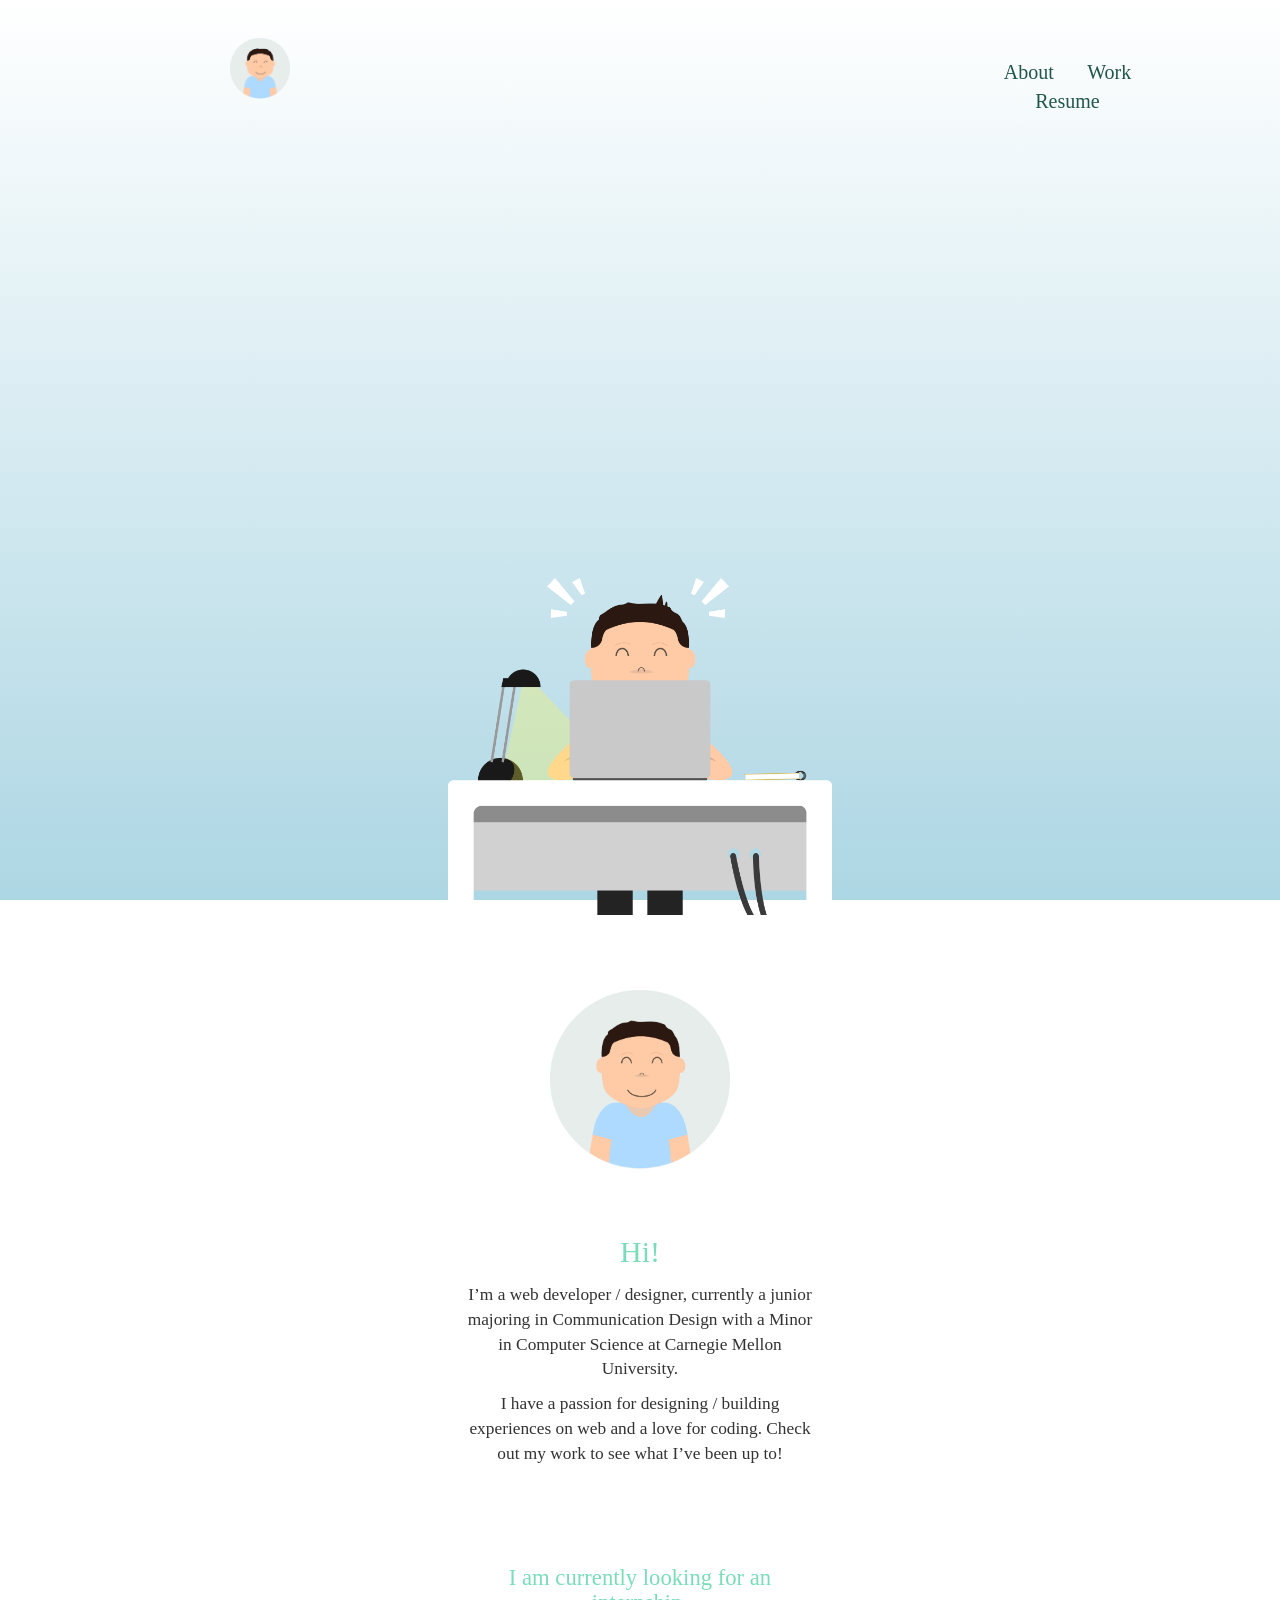
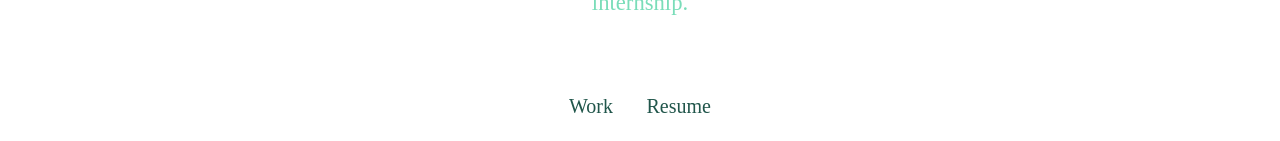
==== index.html @ ecdcfbfa "revision" ====
<!doctype html>
<html class="no-js" lang="">
    <head>
        <meta charset="utf-8">
        <meta http-equiv="X-UA-Compatible" content="IE=edge,chrome=1">
        <title></title>
        <meta name="description" content="">
        <meta name="viewport" content="width=device-width, initial-scale=1">

        <link rel="stylesheet" href="css/bootstrap.min.css">
        <style>
            body {
                padding-top: 50px;
                padding-bottom: 20px;
            }
        </style>
        <link rel="stylesheet" href="css/bootstrap-theme.min.css">
        <link rel="stylesheet" href="css/bootstrap-theme.min.css">
        <link rel="stylesheet" href="font/stylesheet.css">
        <link rel="stylesheet" href="css/main.css">


        <script src="js/vendor/modernizr-2.8.3-respond-1.4.2.min.js"></script>
    </head>
    <body>
    <div class = "landing">
      <div class = "row links">
        <div class="container">
          <div class = "col-md-2 col-md-offset-1">
          <a href="#">
            <img src="img/vectorProfile.png" alt="" style="width:60px;">
          </a>
          </div>
          <div class = "col-md-3 col-md-offset-6" style="padding-top:20px"> 
              <a href="#"> About</a>
              <a href="work.html"> Work</a>
              <a href="/files/resume-denizSokullu.pdf" download> Resume </a>  
          </div>
        </div>
      </div>
      <div class = "landing-image">
        <div class = "taptap">
          tap tap*
        </div>
        <div class = "clickclick">
          click click*
        </div>
        <div class = "actionShapes">
          <img src="img/actionShapeLeft.png" alt="" class = "leftShape">
          <img src="img/actionShapeRight.png" alt="" class = "rightShape">
        </div>
        <img src="img/landingImage.png" alt="" class = "landing-main">
      </div>
    </div>
    <div class="container info-container">
      <!-- Example row of columns -->
      <div class="row">
        <div class="col-md-4 col-md-offset-4 info col-xs-10 col-xs-offset-1">
          <img src="img/vectorProfile.png" alt="" class = "vectorProfile">
          <h2>Hi!</h2>
          <p>
             I’m a web developer / designer,
             currently a junior majoring in Communication Design
             with a Minor in Computer Science at Carnegie Mellon University.</p>
          <p>
          <p>
             I have a passion for designing / building  experiences on web and a love for coding. Check out my work to see what I’ve been up to!</p>
          <p>
          <h4>I am currently looking for an internship.</h4>
        </div>

      <div class="row">
        <div class="col-md-12 links" style ="text-align:center; bottom:0px;">
              <a href="work.html"> Work</a>
              <a href="/files/resume-denizSokullu.pdf" download> Resume </a>
        </div>
     </div>

      
    </div> <!-- /container -->        
    <script src="//ajax.googleapis.com/ajax/libs/jquery/1.11.2/jquery.min.js"></script>
        <script>window.jQuery || document.write('<script src="js/vendor/jquery-1.11.2.min.js"><\/script>')</script>

        <script src="js/vendor/bootstrap.min.js"></script>

        <script src="js/main.js"></script>
    </body>
</html>
---- css/main.css ----
body{
	padding-top:0!important;
	font-family: "Brandon Grotesque";
}
h2 {
	color: #7addb9;
	padding-bottom:5px;
}
p{
	font-size:13pt;
}
.links{
	padding-top: 3%;
	text-align: center;
}
.links a{
	font-weight:300;
	padding-right:15px;
	padding-left:15px;
	font-size:15pt;
	color:#21564b;	
}
.links a:hover{
	text-decoration: none;
	color:#45b29a;
}
.links a:visited{
	text-decoration: none;
}
.links a:focus{
	text-decoration: none;
	color:#45b29a;
}

.landing{
	box-sizing: border-box;
	-moz-box-sizing: border-box;
    -webkit-box-sizing: border-box;
	height:100vh;
	background:#3299BB;
	background-color:#3299BB;
	background: linear-gradient(to top,rgba(50,153,187,0.4), white); /* Standard syntax */
}

@keyframes actionShapesAnim {
  0%   { opacity: 1; }
  50%{opacity:1;}
  51%{opacity:0;}
  99%{opacity:0;}
  100%{opacity: 1;}
}
@keyframes textAnim {
  0%   { opacity: 0; }
  1% { opacity: 1;}
  70%{opacity:1;}
  71%{opacity:0;}
  99%{opacity:0;}
}

.landing .actionShapes{
	position:absolute;
	width:100vw;
	left:42.7%;
	bottom:22vw;
	z-index: 10;
}
.landing .actionShapes img{
	height:auto;
	width:3%;
}
.landing .taptap{
	width:auto!important;
	opacity: 0;
	position:absolute;
	width:100vw;
	left:35%;
	bottom:23vw;
	z-index: 10;
	animation-name:textAnim;
	animation-duration: 2s;
	animation-iteration-count:infinite;
	color:white;
	font-size:14pt;
	transform: rotate(-18deg);
}
.landing .clickclick{
	width:auto!important;
	opacity: 0;
	position:absolute;
	width:100vw;
	left:61%;
	bottom:19vw;
	z-index: 10;
	animation-name:textAnim;
	animation-duration: 3s;
	animation-iteration-count:infinite;
	color:white;
	font-size:18pt;
	transform: rotate(7deg);
}
.actionShapes .leftShape{
	animation-name:actionShapesAnim;
	animation-duration: 1s;
	animation-iteration-count:infinite;
	margin-right:8%;
}
.actionShapes .rightShape{
	animation-name:actionShapesAnim;
	animation-duration: 2.33s;
	animation-delay: 0.3s;
	animation-iteration-count:infinite;

}
.landing-image .landing-main{
	width:30%;
	position: absolute;
	bottom:-15px;
	left:35%;
}

.vectorProfile{
	width:180px;
	height:180px;
	margin-bottom:5vh;
}

.info-container{
}
.info{
	text-align:center;
	padding: 90px 20px 30px 20px;
}

h4{
	padding-top: 10vh;
	color: #7addb9;
	font-weight: 300;
	font-size: 17pt;
}
.landing-image-work{
	text-align: center;
}
.landing-work{	
	height:50vh;
	background:#3299BB;
	background-color:#3299BB;
	background: linear-gradient(to top,rgba(50,153,187,0.4), white); /* Standard syntax */

}
h1{
    padding-top: 100px;
	color: #7addb9;
	font-weight: 500;
	font-size: 36pt;
}
.work-section{
	height:100vh;
}
.work-intro{
	height:50vh;
	background-color: white;
	text-align:center;
	padding-top:20vh;
}
#s1{
	background-color: #87D89E;
}
#s2{
	background-color: #F2F27E;
}
#s3{
	background-color: #EDB285;
}
#s4{
	background-color: #8899FF;
}
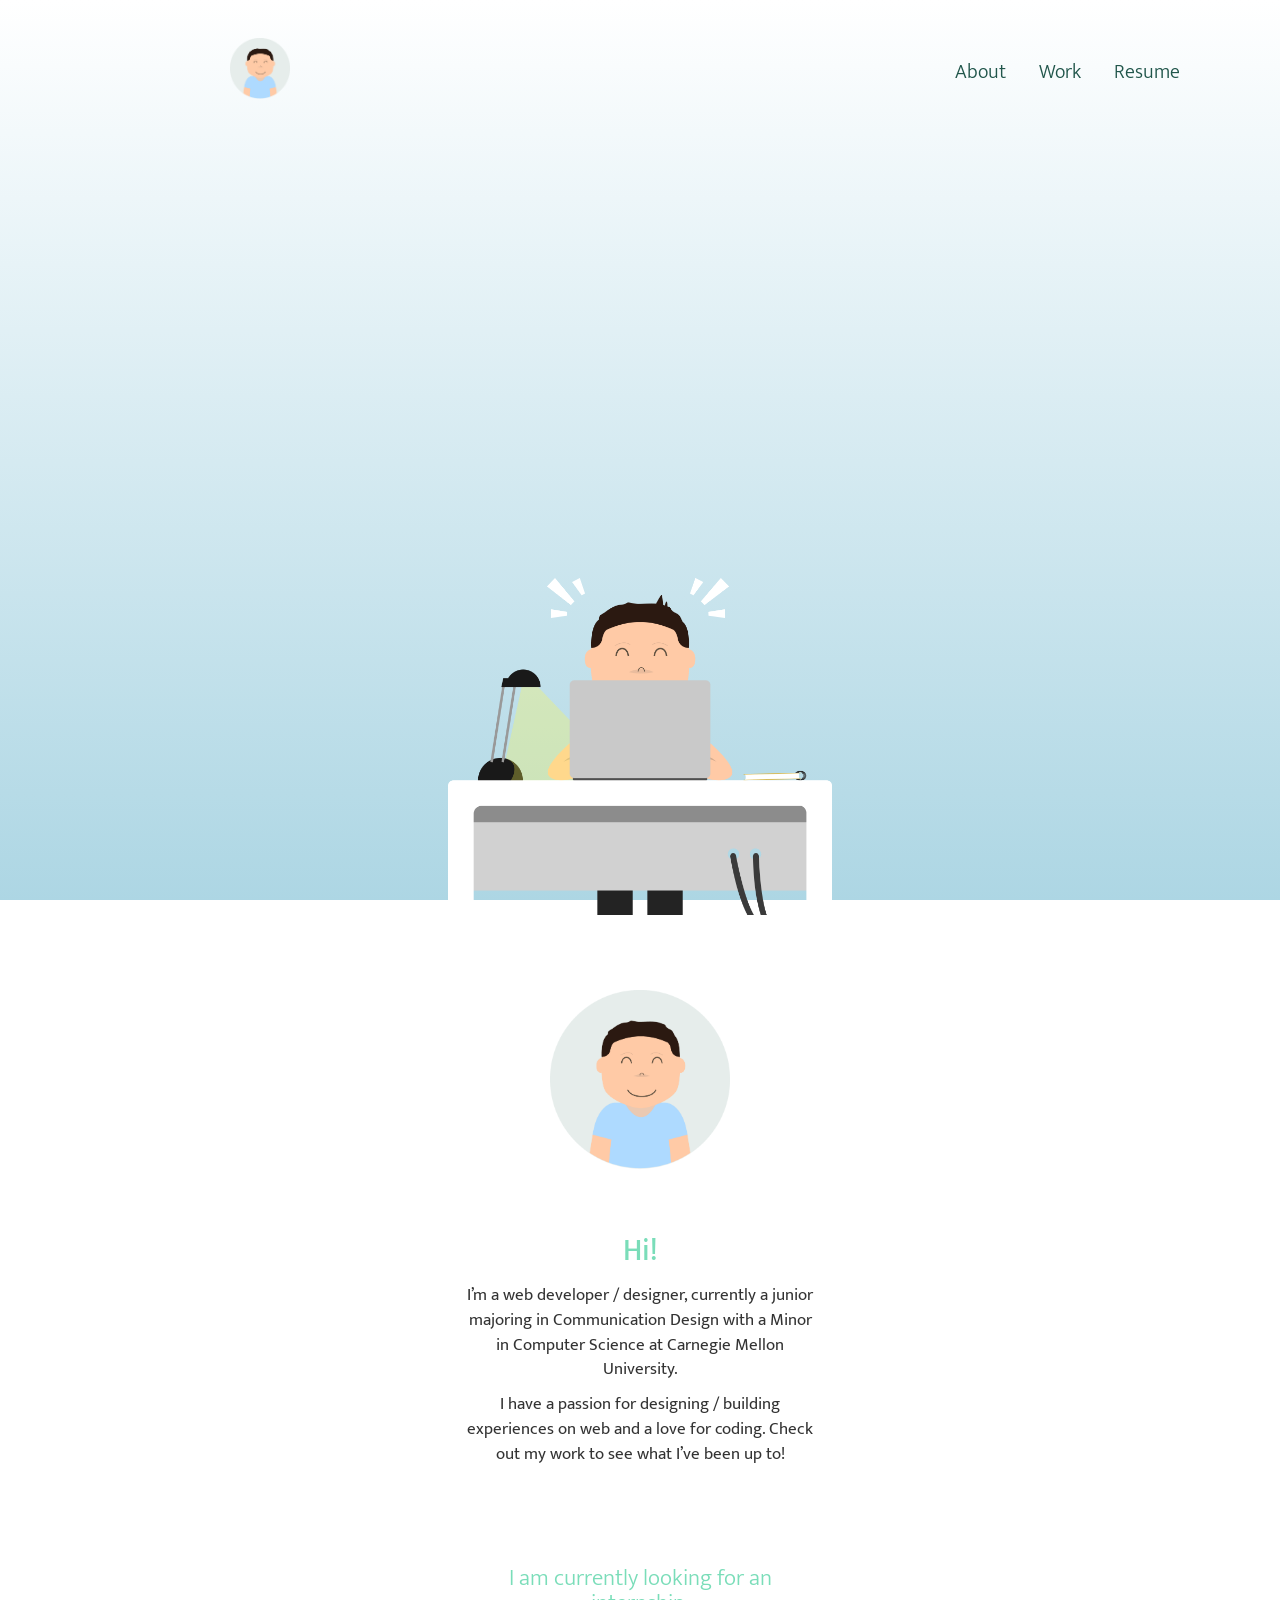
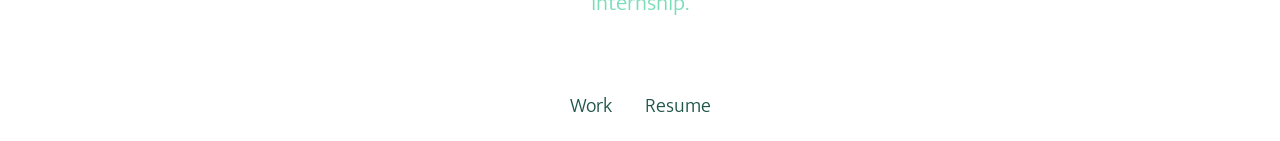
==== commit da60cf2f: "i think this will work" ====
--- a/index.html
+++ b/index.html
@@ -16,7 +16,7 @@
         </style>
         <link rel="stylesheet" href="css/bootstrap-theme.min.css">
         <link rel="stylesheet" href="css/bootstrap-theme.min.css">
-        <link rel="stylesheet" href="font/stylesheet.css">
+<link href="https://fonts.googleapis.com/css?family=Ek+Mukta" rel="stylesheet">
         <link rel="stylesheet" href="css/main.css">
 
 
--- a/css/main.css
+++ b/css/main.css
@@ -1,6 +1,6 @@
 body{
 	padding-top:0!important;
-	font-family: "Brandon Grotesque";
+	font-family: 'Ek Mukta', sans-serif;
 }
 h2 {
 	color: #7addb9;
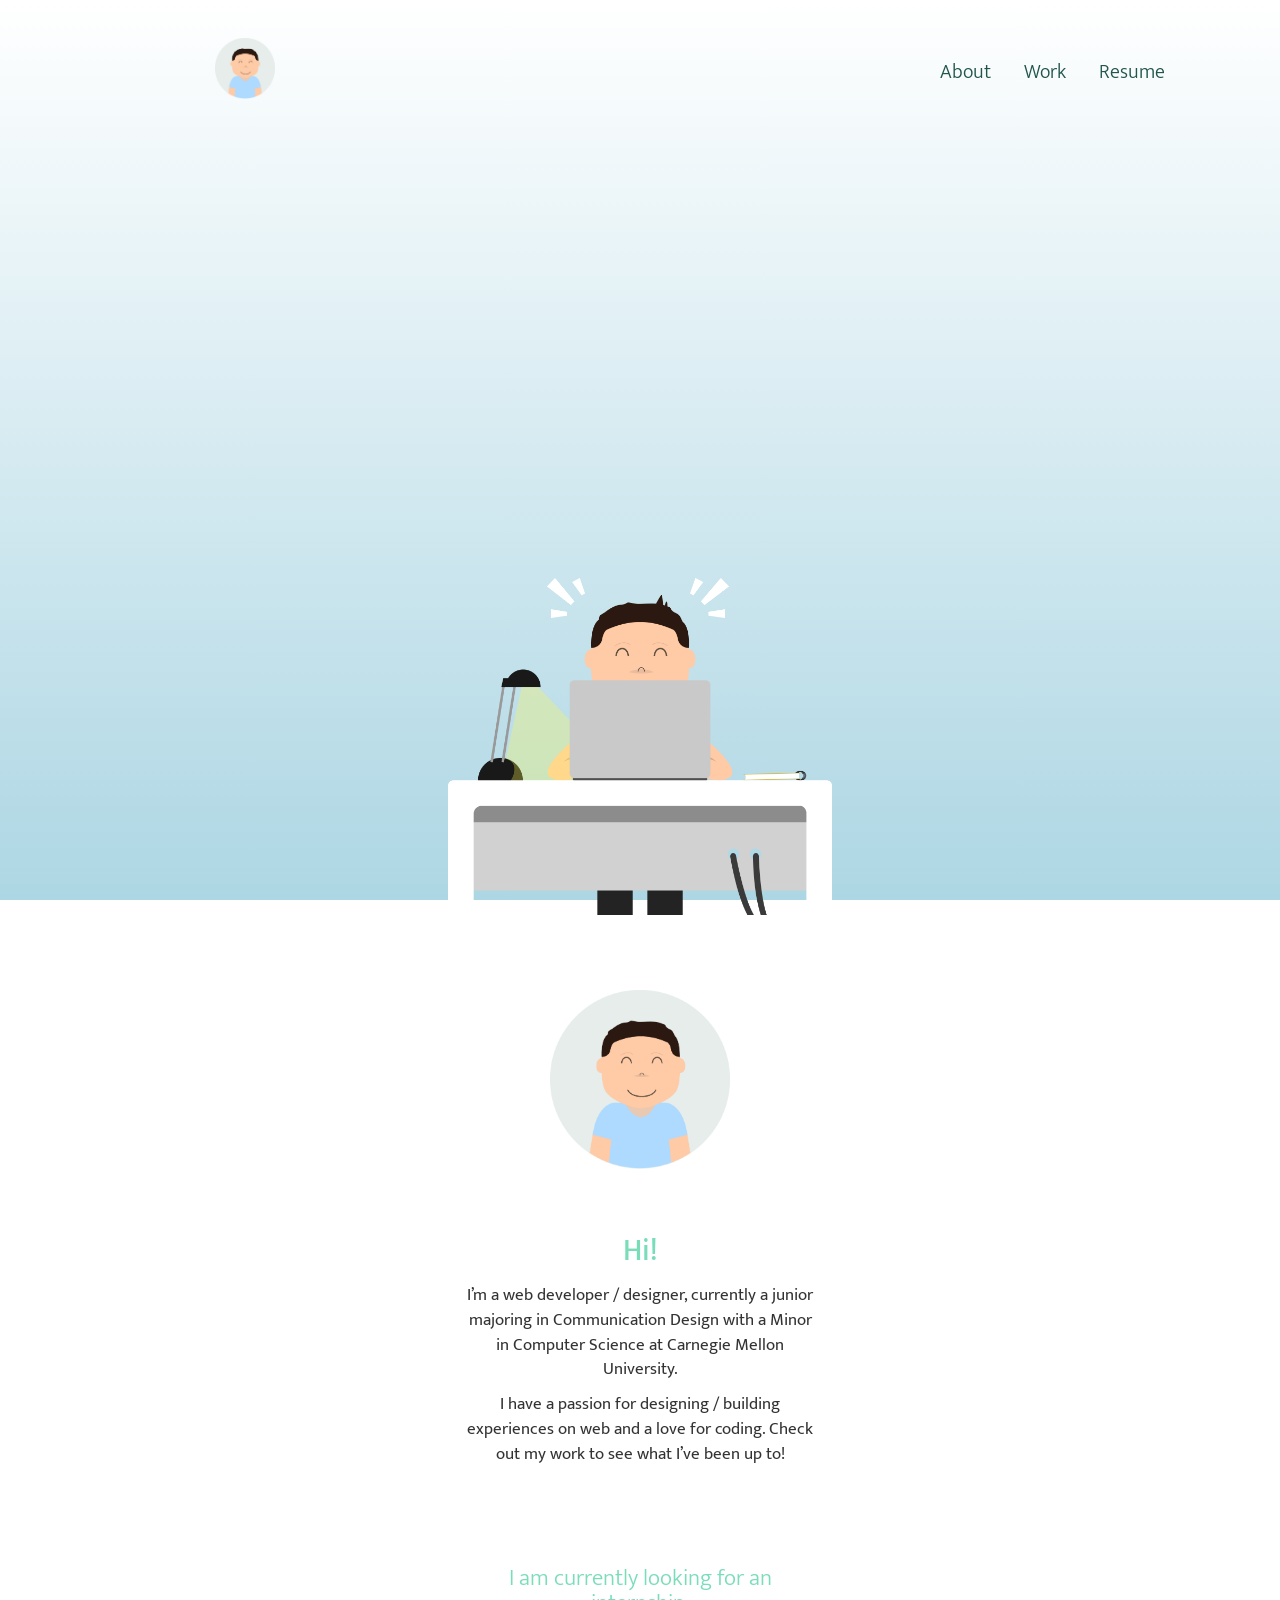
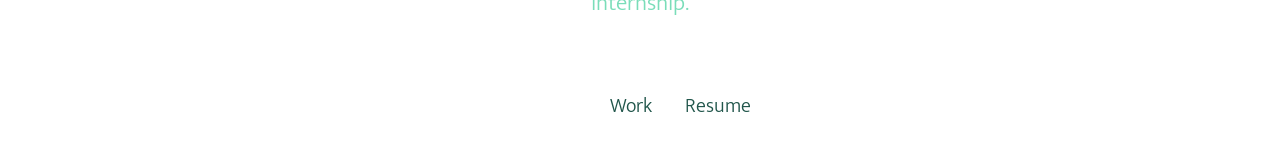
==== commit 4270fe93: "Added Content into work.html" ====
--- a/index.html
+++ b/index.html
@@ -2,11 +2,13 @@
 <html class="no-js" lang="">
     <head>
         <meta charset="utf-8">
+
         <meta http-equiv="X-UA-Compatible" content="IE=edge,chrome=1">
-        <title></title>
+        <title>Deniz Sokullu</title>
+        <meta name="author" content="Deniz Sokullu">
+
         <meta name="description" content="">
         <meta name="viewport" content="width=device-width, initial-scale=1">
-
         <link rel="stylesheet" href="css/bootstrap.min.css">
         <style>
             body {
@@ -16,7 +18,7 @@
         </style>
         <link rel="stylesheet" href="css/bootstrap-theme.min.css">
         <link rel="stylesheet" href="css/bootstrap-theme.min.css">
-<link href="https://fonts.googleapis.com/css?family=Ek+Mukta" rel="stylesheet">
+<link href="https://fonts.googleapis.com/css?family=Ek+Mukta:200,300,400,500" rel="stylesheet">
         <link rel="stylesheet" href="css/main.css">
 
 
@@ -28,11 +30,11 @@
         <div class="container">
           <div class = "col-md-2 col-md-offset-1">
           <a href="#">
-            <img src="img/vectorProfile.png" alt="" style="width:60px;">
+            <img src="img/vectorProfile.png" alt="" style="width:60px;" class = "vectorProfileSmall">
           </a>
           </div>
           <div class = "col-md-3 col-md-offset-6" style="padding-top:20px"> 
-              <a href="#"> About</a>
+              <a href=""> About</a>
               <a href="work.html"> Work</a>
               <a href="/files/resume-denizSokullu.pdf" download> Resume </a>  
           </div>
--- a/css/main.css
+++ b/css/main.css
@@ -1,3 +1,7 @@
+html, body {
+    max-width: 100%;
+    overflow-x: hidden;
+}
 body{
 	padding-top:0!important;
 	font-family: 'Ek Mukta', sans-serif;
@@ -10,6 +14,7 @@
 	font-size:13pt;
 }
 .links{
+	width:100vw;
 	padding-top: 3%;
 	text-align: center;
 }
@@ -57,6 +62,7 @@
   99%{opacity:0;}
 }
 
+
 .landing .actionShapes{
 	position:absolute;
 	width:100vw;
@@ -140,51 +146,111 @@
 .landing-image-work{
 	text-align: center;
 }
-.landing-work{	
-	height:50vh;
+@keyframes wiggle{
+	20%{transform: rotate(15deg);}
+	60%{transform: rotate(-30deg);}
+	80%{transform: rotate(15deg);}
+	85%{transform: rotate(5deg);}
+	95%{transform: rotate(-10deg);}
+	100%{transform: rotate(5deg);}
+}
+.vectorProfileSmall:hover{
+	animation:wiggle 0.4s;
+}
+
+@keyframes work-landing{
+	0%{height:120vh;}
+	100%{height:45vh;}
+}
+@keyframes fadeIn{
+	from{opacity:0.1;}
+	to{opacity:1;}
+}
+.landing-work{
+	animation-name: work-landing;
+	animation-duration: 0.9s;
+	animation-timing-function: cubic-bezier(0,0,0.58,1);
+	height:45vh;
+	min-height:350px;
 	background:#3299BB;
 	background-color:#3299BB;
 	background: linear-gradient(to top,rgba(50,153,187,0.4), white); /* Standard syntax */
 
 }
-h1{
-    padding-top: 100px;
+.landing-work h1{
+	animation: fadeIn 1.2s;
+	animation-timing-function: ease-in-out;
+    padding-top: 80px;
 	color: #7addb9;
 	font-weight: 500;
 	font-size: 36pt;
 }
 .work-section{
+	background-color: white;
+	min-height:400px;
 	height:100vh;
-}
-.work-intro{
-	height:50vh;
+	padding-top:10vh;
+	padding-bottom:10vh;
+	width:100vw;
+}
+.work-hero-content h1{
+	color: #7addb9;
+}
+
+.work-hero-image{
+	padding-top:10vh;
+	min-height: 350px;
+	height:80vh;
 	background-color: white;
-	text-align:center;
-	padding-top:20vh;
-}
-#s1{
-	background-color: #87D89E;
-}
-#s2{
-	background-color: #F2F27E;
-}
-#s3{
-	background-color: #EDB285;
-}
-#s4{
-	background-color: #8899FF;
-}
-
-
-
-
-
-
-
-
-
-
-
-
-
-
+
+}
+
+.work-hero-content{
+	min-height: 350px;
+	height:80vh;
+	padding-right:60px;
+	background-color: white;
+}
+
+.footer{
+	width:100vw;
+}
+.unslider-arrow,.unslider-nav{
+	margin-top:20px;
+}
+
+.unslider-arrow{
+	color:#21564b;
+	-webkit-user-select: none;
+	user-select: none; 
+	-moz-user-select: none;
+}
+.unslider-arrow:hover{
+	text-decoration: none;
+	color:#7addb9;
+}
+
+
+.unslider{
+	overflow-y: hidden!important;
+	overflow-x: hidden!important;
+	max-width: 100%;
+}
+.slider{
+	overflow-x: hidden;
+}
+.slider ul li img{
+	width:100%;
+	height:auto;
+}
+
+
+
+
+
+
+
+
+
+
+
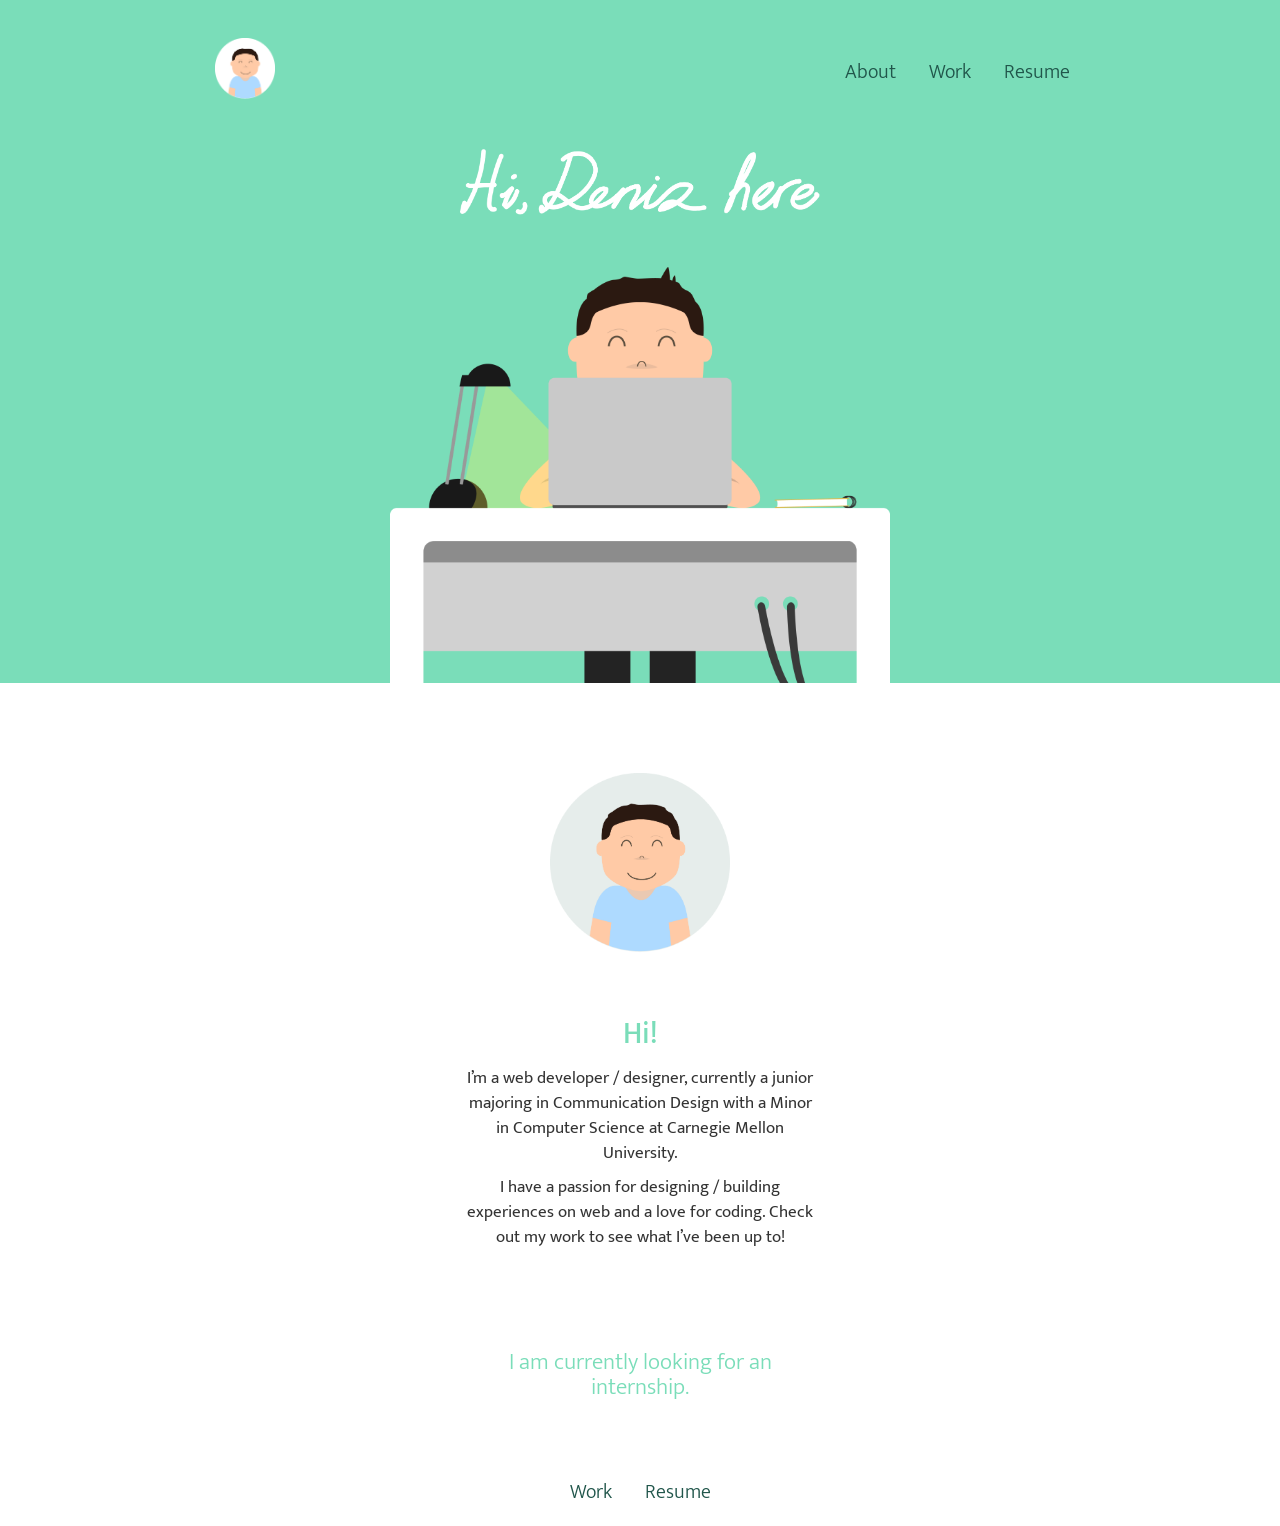
==== commit 55b10c78: "Added Responsive Behaviour" ====
--- a/index.html
+++ b/index.html
@@ -30,27 +30,28 @@
         <div class="container">
           <div class = "col-md-2 col-md-offset-1">
           <a href="#">
-            <img src="img/vectorProfile.png" alt="" style="width:60px;" class = "vectorProfileSmall">
+            <img src="img/vectorProfileSmall.png" alt="" style="width:60px;" class = "vectorProfileSmall">
           </a>
           </div>
-          <div class = "col-md-3 col-md-offset-6" style="padding-top:20px"> 
+          <div class = "col-md-5 col-md-offset-4" style="padding-top:20px"> 
               <a href=""> About</a>
               <a href="work.html"> Work</a>
               <a href="/files/resume-denizSokullu.pdf" download> Resume </a>  
           </div>
         </div>
       </div>
+      <div class="landing-signature"><img src="img/signature.png" alt=""></div>
       <div class = "landing-image">
-        <div class = "taptap">
+<!--         <div class = "taptap">
           tap tap*
         </div>
         <div class = "clickclick">
           click click*
-        </div>
-        <div class = "actionShapes">
+        </div> -->
+<!--         <div class = "actionShapes">
           <img src="img/actionShapeLeft.png" alt="" class = "leftShape">
           <img src="img/actionShapeRight.png" alt="" class = "rightShape">
-        </div>
+        </div> -->
         <img src="img/landingImage.png" alt="" class = "landing-main">
       </div>
     </div>
@@ -70,8 +71,9 @@
           <p>
           <h4>I am currently looking for an internship.</h4>
         </div>
-
-      <div class="row">
+      </div> 
+    </div>
+      <div class="  footer landing-footer">
         <div class="col-md-12 links" style ="text-align:center; bottom:0px;">
               <a href="work.html"> Work</a>
               <a href="/files/resume-denizSokullu.pdf" download> Resume </a>
@@ -79,7 +81,7 @@
      </div>
 
       
-    </div> <!-- /container -->        
+    <!-- /container -->        
     <script src="//ajax.googleapis.com/ajax/libs/jquery/1.11.2/jquery.min.js"></script>
         <script>window.jQuery || document.write('<script src="js/vendor/jquery-1.11.2.min.js"><\/script>')</script>
 
--- a/css/main.css
+++ b/css/main.css
@@ -27,7 +27,7 @@
 }
 .links a:hover{
 	text-decoration: none;
-	color:#45b29a;
+	color:white;
 }
 .links a:visited{
 	text-decoration: none;
@@ -41,10 +41,8 @@
 	box-sizing: border-box;
 	-moz-box-sizing: border-box;
     -webkit-box-sizing: border-box;
-	height:100vh;
-	background:#3299BB;
-	background-color:#3299BB;
-	background: linear-gradient(to top,rgba(50,153,187,0.4), white); /* Standard syntax */
+	background-color:#7addb9;
+	/*background: linear-gradient(to top,rgba(50,153,187,0.2), rgb(122,221,185)); /* Standard syntax */*/
 }
 
 @keyframes actionShapesAnim {
@@ -118,10 +116,10 @@
 
 }
 .landing-image .landing-main{
-	width:30%;
-	position: absolute;
-	bottom:-15px;
-	left:35%;
+	display: block;
+    margin-left: auto;
+    margin-right: auto;
+	max-width:500px;
 }
 
 .vectorProfile{
@@ -166,31 +164,45 @@
 	from{opacity:0.1;}
 	to{opacity:1;}
 }
+.landing h1,.landing-image{
+	animation: fadeIn 1.2s;
+}
+.landing-footer a:hover{
+	color:#7addb9;
+}
+.landing-signature img{
+	display: block;
+    margin-left: auto;
+    margin-right: auto;
+	max-width:360px;
+}
+.landing-signature{
+	margin-top:50px;
+	margin-bottom:50px;
+}
 .landing-work{
 	animation-name: work-landing;
 	animation-duration: 0.9s;
 	animation-timing-function: cubic-bezier(0,0,0.58,1);
 	height:45vh;
 	min-height:350px;
-	background:#3299BB;
-	background-color:#3299BB;
-	background: linear-gradient(to top,rgba(50,153,187,0.4), white); /* Standard syntax */
+	background-color:#7addb9;
+/*	background: linear-gradient(to top,rgb(179,255,171), rgb(122,221,185)); /* Standard syntax */*/
 
 }
 .landing-work h1{
 	animation: fadeIn 1.2s;
 	animation-timing-function: ease-in-out;
     padding-top: 80px;
-	color: #7addb9;
+	color: white;
 	font-weight: 500;
 	font-size: 36pt;
 }
 .work-section{
 	background-color: white;
 	min-height:400px;
-	height:100vh;
-	padding-top:10vh;
-	padding-bottom:10vh;
+	padding-top:80px;
+	padding-bottom:80px;
 	width:100vw;
 }
 .work-hero-content h1{
@@ -198,16 +210,16 @@
 }
 
 .work-hero-image{
-	padding-top:10vh;
-	min-height: 350px;
-	height:80vh;
+	padding-top:80px;
+	margin-bottom:40px;
 	background-color: white;
-
+}
+.tutsianDefenders{
+	padding-top:30px;
 }
 
 .work-hero-content{
 	min-height: 350px;
-	height:80vh;
 	padding-right:60px;
 	background-color: white;
 }
@@ -246,11 +258,61 @@
 
 
 
-
-
-
-
-
-
-
-
+@media only screen and (max-width: 1200px) and (min-width:992px){
+	.work-hero-content{
+	padding-left:60px;
+	min-height:0px;
+
+	}
+	.container{
+		padding-right:100px;
+		padding-left:100px;
+	}
+	.work-section{
+		padding-top:50px;
+		padding-bottom:50px;
+	}
+
+	.row{
+		margin-left:0px!important;
+	}
+}
+@media only screen and (max-width: 768px){
+	.work-hero-content{
+	padding-left:60px;
+	min-height:0px;
+	}
+	.landing-image .landing-main{
+		max-width:275px!important;
+	}
+	.landing-signature{
+		display: block;
+	    margin-left: auto;
+	    margin-right: auto;
+	}
+	.landing-signature img{	
+		max-width:250px;
+	}
+	.work-section{
+		border-bottom:1px dashed #7addb9;
+		padding-top:50px;
+		padding-bottom:50px;
+	}
+	.work-hero-image{
+		min-height:0px;
+		padding-top:0px;
+		margin-bottom:0px;
+	}
+	.row{
+		margin-left:0px!important;
+	}
+}
+
+
+
+
+
+
+
+
+
